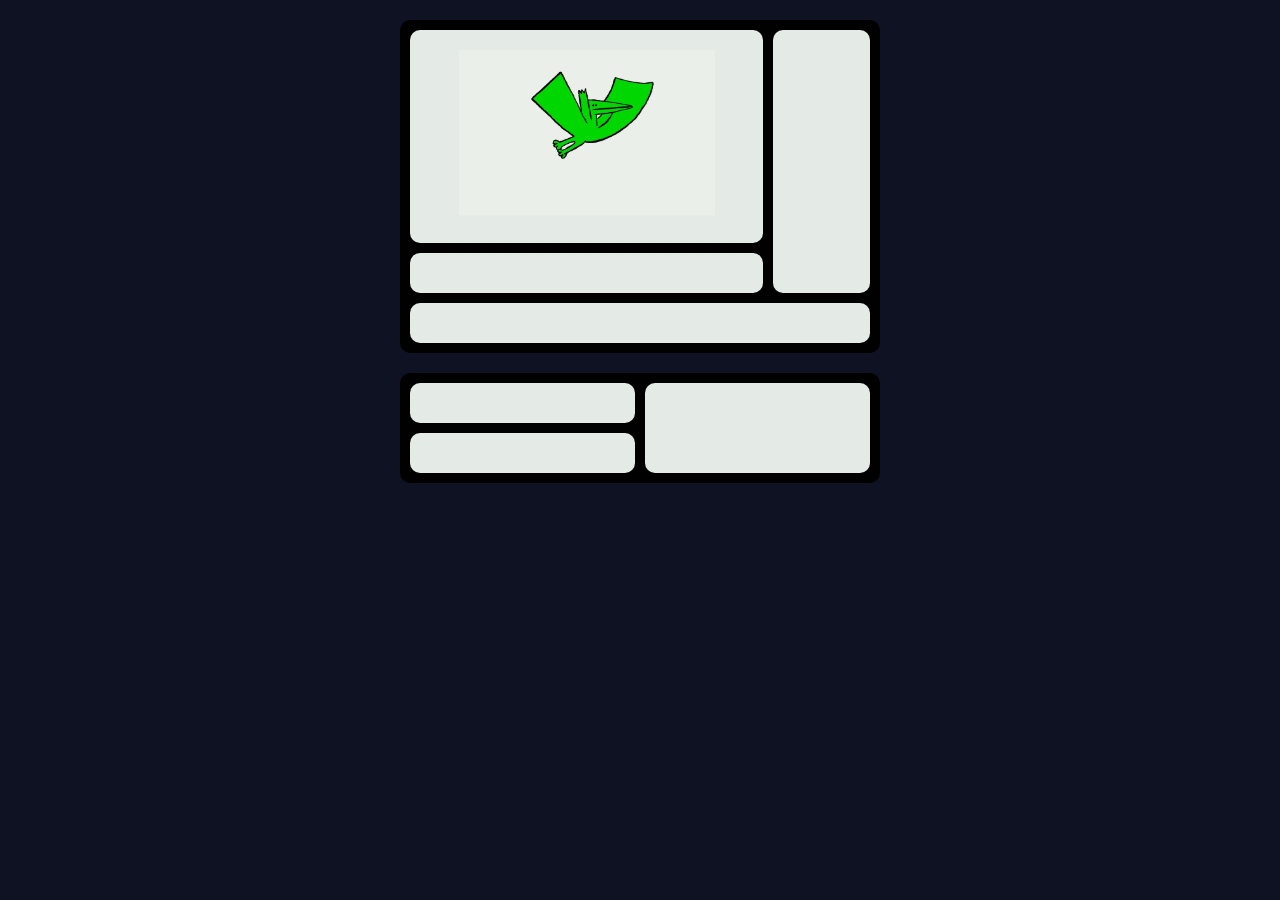
==== Dia_10/index.html @ 6d4f9b4b "Dia10" ====
<!DOCTYPE html>
<html lang="en">
<head>
    <meta charset="UTF-8">
    <meta name="viewport" content="width=device-width, initial-scale=1.0">
    <link rel="stylesheet" href="style.css">
    <title>Dia #10</title>

</head>
<body>

    <div class="grid-container">
      <div class="item1"><img id="img1" src="./Imagenes/gif1.gif" alt="xd"></div>
      <div class="item2"></div>
      <div class="item3"></div>  
      <div class="item4"></div>
    </div>
    <div class="grid-container2">
        <div class="item5"></div>
        <div class="item6"></div>
        <div class="item7"></div>  
    </div>
    

    
</body>
</html>
---- Dia_10/style.css ----
* {
    margin: 0;
    padding: 10px 200px;
    background-color: #0f1223;
}


.item1 { grid-area: header; }
.item2 { grid-area: menu; }
.item3 { grid-area: main; }
.item4 { grid-area: footer; }

.grid-container {
    display: grid;
    grid-template-areas:
     'header menu'
     'main menu'
     'footer footer';
    gap: 10px;
    background-color: #020102;
    padding: 10px;
    border-radius: 10px;
}

.grid-container > div {
    background-color: #e4eae5;
    text-align: center;
    padding: 20px 0;
    font-size: 30px;
    border-radius: 10px;
}

.item5 { grid-area: header; }
.item6 { grid-area: menu; }
.item7 { grid-area: main; }

.grid-container2 {
    margin-top: 20px;
    display: grid;
    grid-template-areas:
      'header menu'
      'main menu';
    gap: 10px;
    background-color: #020102;
    padding: 10px;
    border-radius: 10px;
}

.grid-container2 > div {
    background-color: #e4eae5;
    text-align: center;
    padding: 20px 0;
    font-size: 30px;
    border-radius: 10px;
}


#img1 {
    background-color: #e4eae5;
    padding:0;
    width: 20vi;
    height: auto;
}
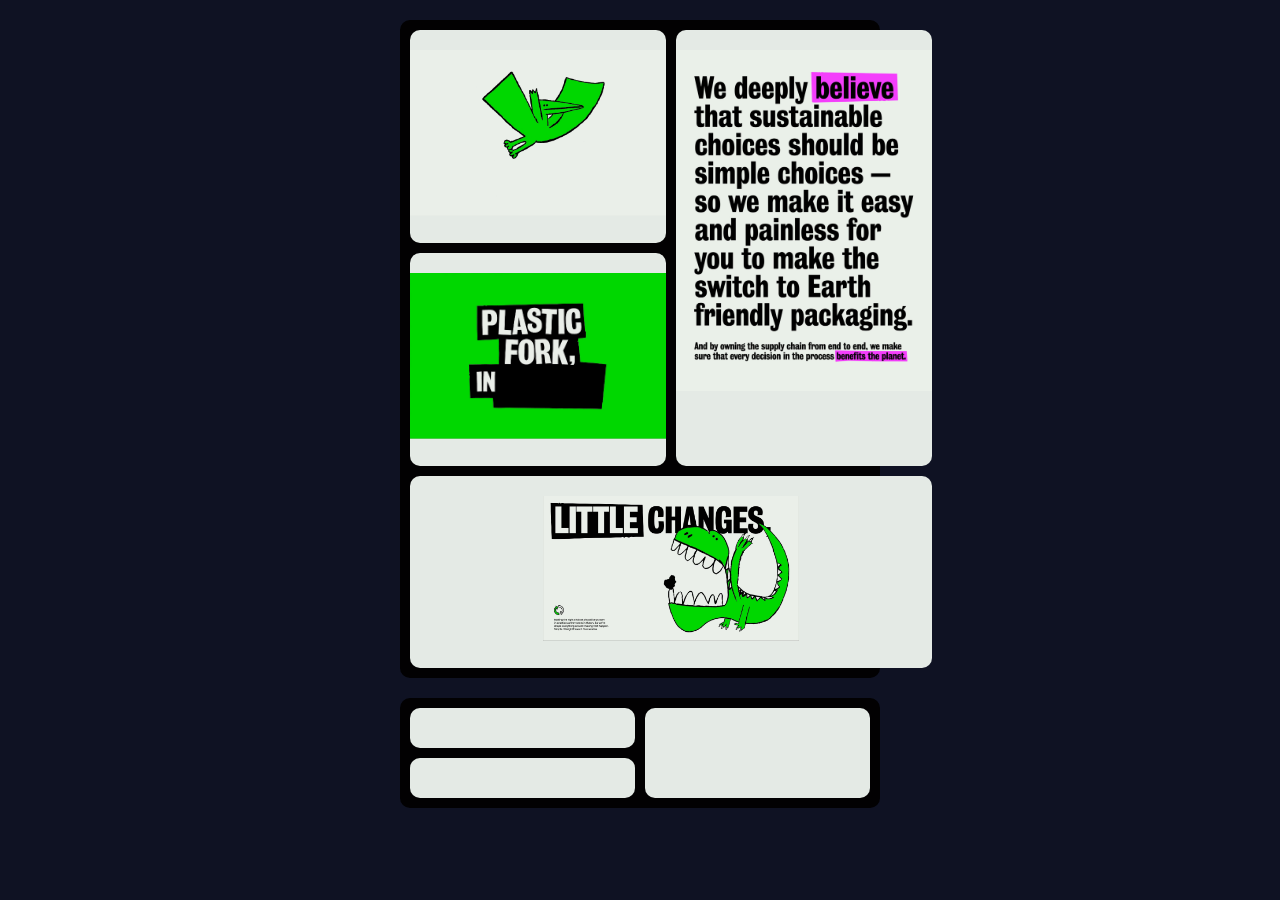
==== commit b15c97b1: "dia10" ====
--- a/Dia_10/index.html
+++ b/Dia_10/index.html
@@ -11,9 +11,9 @@
 
     <div class="grid-container">
       <div class="item1"><img id="img1" src="./Imagenes/gif1.gif" alt="xd"></div>
-      <div class="item2"></div>
-      <div class="item3"></div>  
-      <div class="item4"></div>
+      <div class="item2"><img id="img2" src="./Imagenes/img1.jpg" alt="xd"></div>
+      <div class="item3"><img id="img3" src="./Imagenes/gif2.gif" alt="xd"></div>  
+      <div class="item4"><img id="img4" src="./Imagenes/gif3.gif" alt="xd"></div>
     </div>
     <div class="grid-container2">
         <div class="item5"></div>
--- a/Dia_10/style.css
+++ b/Dia_10/style.css
@@ -60,4 +60,23 @@
     padding:0;
     width: 20vi;
     height: auto;
+}
+
+#img2 {
+    background-color: #e4eae5;
+    padding:0;
+    width: 20vi;
+    height: auto;
+}
+#img3 {
+    background-color: #e4eae5;
+    padding:0;
+    width: 20vi;
+    height: auto;
+}
+#img4 {
+    background-color: #e4eae5;
+    padding:0;
+    width: 20vi;
+    height: auto;
 }
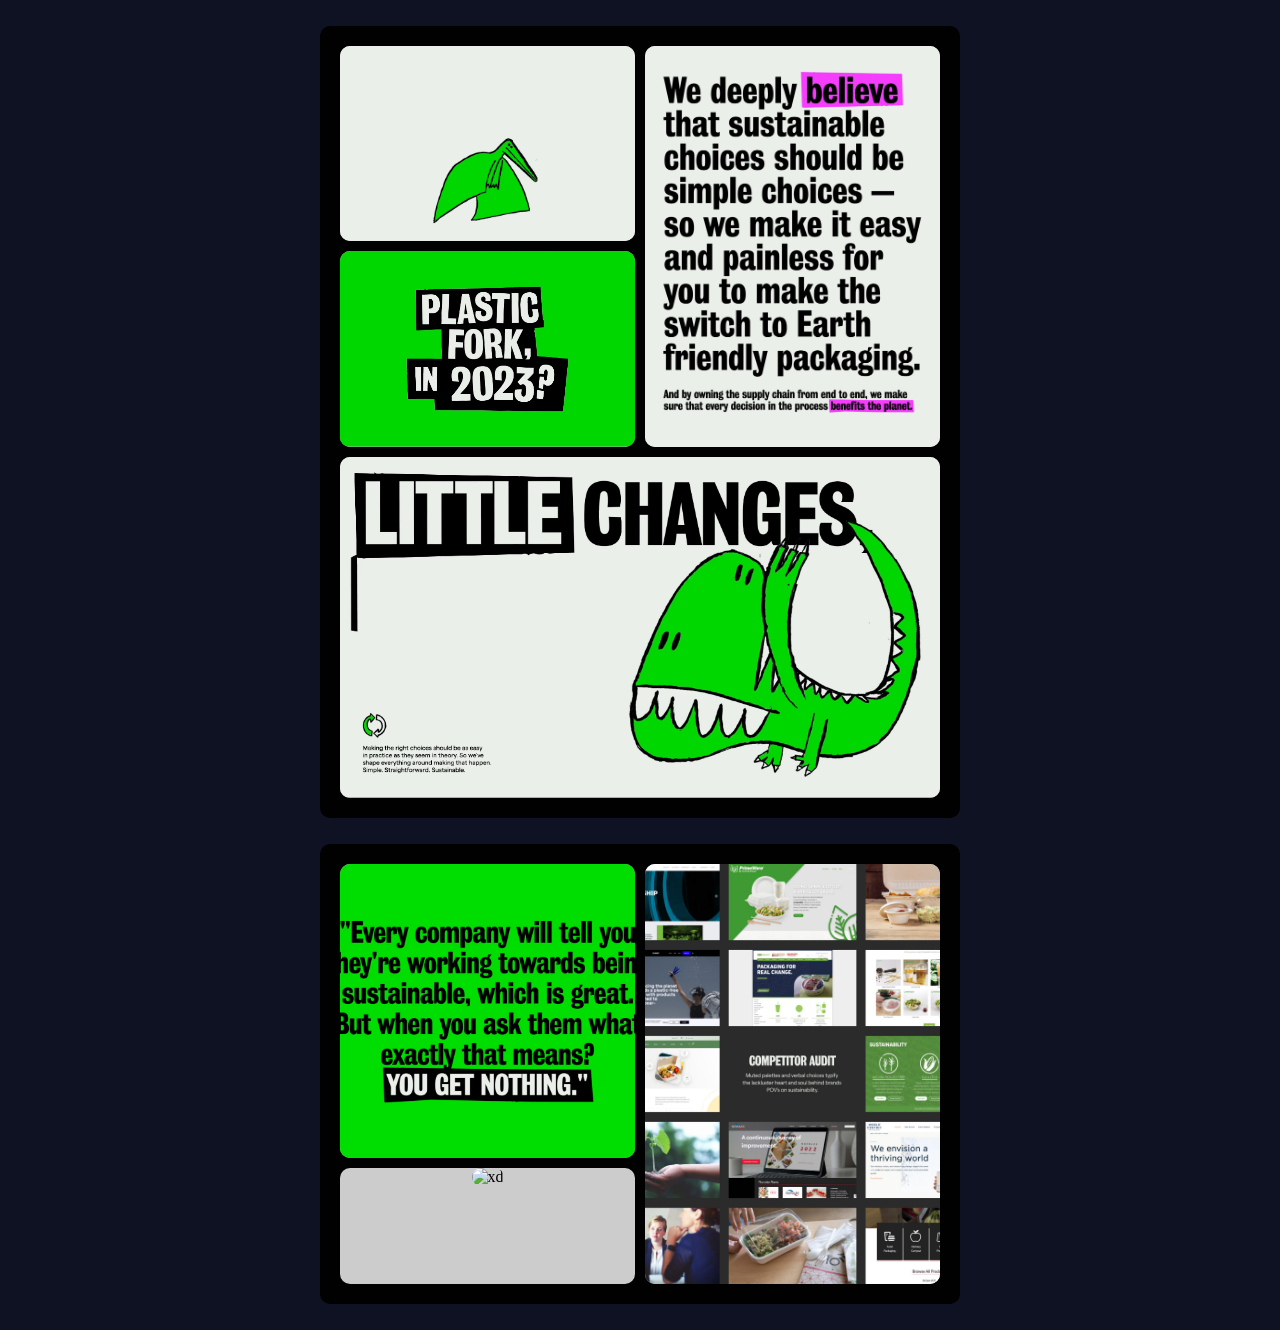
==== commit 9e7fefda: "Tarea(Denuevo)" ====
--- a/Dia_10/index.html
+++ b/Dia_10/index.html
@@ -3,27 +3,24 @@
 <head>
     <meta charset="UTF-8">
     <meta name="viewport" content="width=device-width, initial-scale=1.0">
+    <title>Maqueta de Grid</title>
     <link rel="stylesheet" href="style.css">
-    <title>Dia #10</title>
-
 </head>
 <body>
+    <!--Primer contenedor-->
+    <div class="grid-container">
+        <div class="item" id="item1"><img src="./Imagenes/gif1.gif" alt="xd"></div>
+        <div class="item" id="item2"><img id="img1" src="./Imagenes/img1.jpg" alt="xd"></div>
+        <div class="item" id="item3"><img src="./Imagenes/gif2.gif" alt="xd"></div>
+        <div class="item" id="item4"><img src="./Imagenes/gif3.gif" alt="xd"></div>
+    </div>
 
-    <div class="grid-container">
-      <div class="item1"><img id="img1" src="./Imagenes/gif1.gif" alt="xd"></div>
-      <div class="item2"><img id="img2" src="./Imagenes/img1.jpg" alt="xd"></div>
-      <div class="item3"><img id="img3" src="./Imagenes/gif2.gif" alt="xd"></div>  
-      <div class="item4"><img id="img4" src="./Imagenes/gif3.gif" alt="xd"></div>
+    <!-- Segundo contenedor -->
+    <div class="grid-container-second">
+        <div class="item" id="item5"><img src="./Imagenes/img2.jpg" alt="xd"></div>
+        <div class="item" id="item6"><img src="./Imagenes/img3.jpeg" alt="xd"></div>
+        <div class="item" id="item7"><img src="./Imagenes/gif4.gif" alt="xd"></div>
     </div>
-    <div class="grid-container2">
-        <div class="item5"></div>
-        <div class="item6"></div>
-        <div class="item7"></div>  
-    </div>
-    
 
-    
 </body>
 </html>
-
-
--- a/Dia_10/style.css
+++ b/Dia_10/style.css
@@ -1,82 +1,82 @@
-* {
-    margin: 0;
-    padding: 10px 200px;
+body {
     background-color: #0f1223;
+    margin:0;
 }
 
-
-.item1 { grid-area: header; }
-.item2 { grid-area: menu; }
-.item3 { grid-area: main; }
-.item4 { grid-area: footer; }
+/*Primer contenedor*/
+.item img {
+    border-radius: 10px;
+    margin: 0;
+    width: 100%; 
+    height: 100%; 
+    object-fit: cover; 
+}
 
 .grid-container {
+    margin: 2% 25% ;
+    border-radius: 10px;
     display: grid;
-    grid-template-areas:
-     'header menu'
-     'main menu'
-     'footer footer';
+    grid-template-columns: repeat(2, 1fr);
     gap: 10px;
-    background-color: #020102;
-    padding: 10px;
-    border-radius: 10px;
+    padding: 20px;
+    background-color: #010101;
 }
 
-.grid-container > div {
-    background-color: #e4eae5;
+.item {
+    border-radius: 10px;
+    background-color: #ccc;
     text-align: center;
-    padding: 20px 0;
-    font-size: 30px;
-    border-radius: 10px;
 }
 
-.item5 { grid-area: header; }
-.item6 { grid-area: menu; }
-.item7 { grid-area: main; }
-
-.grid-container2 {
-    margin-top: 20px;
-    display: grid;
-    grid-template-areas:
-      'header menu'
-      'main menu';
-    gap: 10px;
-    background-color: #020102;
-    padding: 10px;
-    border-radius: 10px;
+#item2 {
+    grid-row: span 3; 
 }
 
-.grid-container2 > div {
-    background-color: #e4eae5;
+#item3 {
+    grid-row: span 2; 
+}
+
+#item4 {
+    grid-column: span 2;
+}
+
+#img1 {
+    border-radius: 10px;
+    margin: 0; 
+    width: 100%;  
+    height: 100%; 
+    object-fit: cover; 
+}
+
+/* Segundo contenedor */
+
+
+.grid-container-second {
+    margin: 2% 25%;
+    border-radius: 10px;
+    display: grid;
+    grid-template-columns: repeat(2, 1fr);
+    gap: 10px;
+    padding: 20px;
+    background-color: #010101; 
+}
+
+.item {
+    border-radius: 10px;
+    background-color: #ccc;
     text-align: center;
-    padding: 20px 0;
-    font-size: 30px;
-    border-radius: 10px;
+}
+
+#item6 {
+    grid-row: span 2; 
 }
 
 
 #img1 {
-    background-color: #e4eae5;
-    padding:0;
-    width: 20vi;
-    height: auto;
+    border-radius: 10px;
+    margin: 0; 
+    width: 100%;  
+    height: 100%; 
+    object-fit: cover; 
 }
 
-#img2 {
-    background-color: #e4eae5;
-    padding:0;
-    width: 20vi;
-    height: auto;
-}
-#img3 {
-    background-color: #e4eae5;
-    padding:0;
-    width: 20vi;
-    height: auto;
-}
-#img4 {
-    background-color: #e4eae5;
-    padding:0;
-    width: 20vi;
-    height: auto;
-}
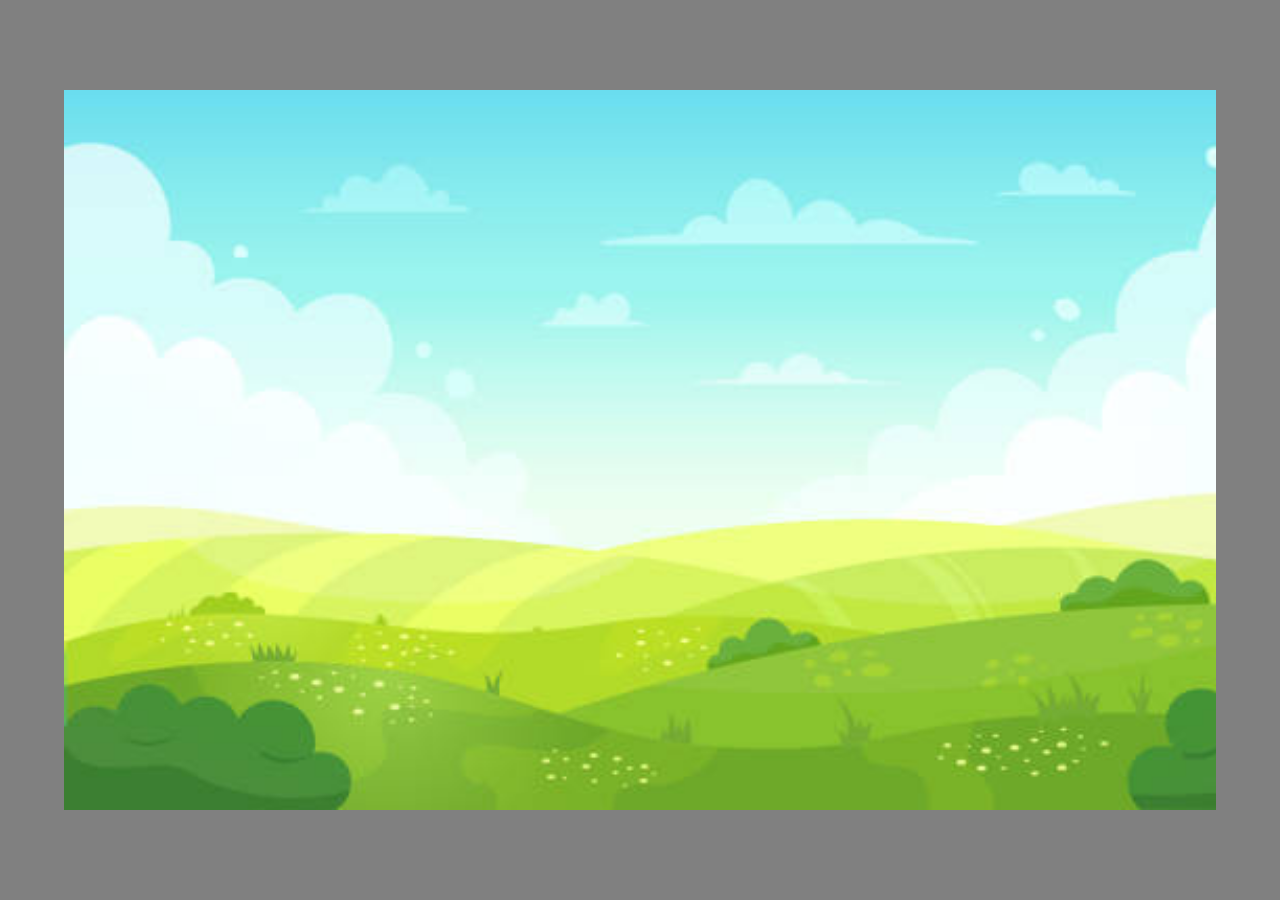
==== commit 4046e02e: "arreglos" ====
--- a/Dia_10/index.html
+++ b/Dia_10/index.html
@@ -3,24 +3,14 @@
 <head>
     <meta charset="UTF-8">
     <meta name="viewport" content="width=device-width, initial-scale=1.0">
-    <title>Maqueta de Grid</title>
     <link rel="stylesheet" href="style.css">
+    <title>Animaciones</title>
 </head>
 <body>
-    <!--Primer contenedor-->
-    <div class="grid-container">
-        <div class="item" id="item1"><img src="./Imagenes/gif1.gif" alt="xd"></div>
-        <div class="item" id="item2"><img id="img1" src="./Imagenes/img1.jpg" alt="xd"></div>
-        <div class="item" id="item3"><img src="./Imagenes/gif2.gif" alt="xd"></div>
-        <div class="item" id="item4"><img src="./Imagenes/gif3.gif" alt="xd"></div>
-    </div>
 
-    <!-- Segundo contenedor -->
-    <div class="grid-container-second">
-        <div class="item" id="item5"><img src="./Imagenes/img2.jpg" alt="xd"></div>
-        <div class="item" id="item6"><img src="./Imagenes/img3.jpeg" alt="xd"></div>
-        <div class="item" id="item7"><img src="./Imagenes/gif4.gif" alt="xd"></div>
+    <div class="container">
+
     </div>
 
 </body>
-</html>
+</html>
--- a/Dia_10/style.css
+++ b/Dia_10/style.css
@@ -1,82 +1,17 @@
 body {
-    background-color: #0f1223;
-    margin:0;
+    background-color: gray;
+    margin: 0;
+    display: flex;
+    justify-content: center;
+    align-items: center;
+    height: 100vh;
 }
 
-/*Primer contenedor*/
-.item img {
-    border-radius: 10px;
-    margin: 0;
-    width: 100%; 
-    height: 100%; 
-    object-fit: cover; 
-}
-
-.grid-container {
-    margin: 2% 25% ;
-    border-radius: 10px;
-    display: grid;
-    grid-template-columns: repeat(2, 1fr);
-    gap: 10px;
-    padding: 20px;
-    background-color: #010101;
-}
-
-.item {
-    border-radius: 10px;
-    background-color: #ccc;
-    text-align: center;
-}
-
-#item2 {
-    grid-row: span 3; 
-}
-
-#item3 {
-    grid-row: span 2; 
-}
-
-#item4 {
-    grid-column: span 2;
-}
-
-#img1 {
-    border-radius: 10px;
-    margin: 0; 
-    width: 100%;  
-    height: 100%; 
-    object-fit: cover; 
-}
-
-/* Segundo contenedor */
-
-
-.grid-container-second {
-    margin: 2% 25%;
-    border-radius: 10px;
-    display: grid;
-    grid-template-columns: repeat(2, 1fr);
-    gap: 10px;
-    padding: 20px;
-    background-color: #010101; 
-}
-
-.item {
-    border-radius: 10px;
-    background-color: #ccc;
-    text-align: center;
-}
-
-#item6 {
-    grid-row: span 2; 
-}
-
-
-#img1 {
-    border-radius: 10px;
-    margin: 0; 
-    width: 100%;  
-    height: 100%; 
-    object-fit: cover; 
-}
-
+.container {
+    width: calc(80vh * (16 / 9)); 
+    height: 80vh; 
+    max-width: 90%; 
+    background-image: url(./Imagenes/background.jpg);
+    background-size: cover; 
+    background-repeat: no-repeat;
+}
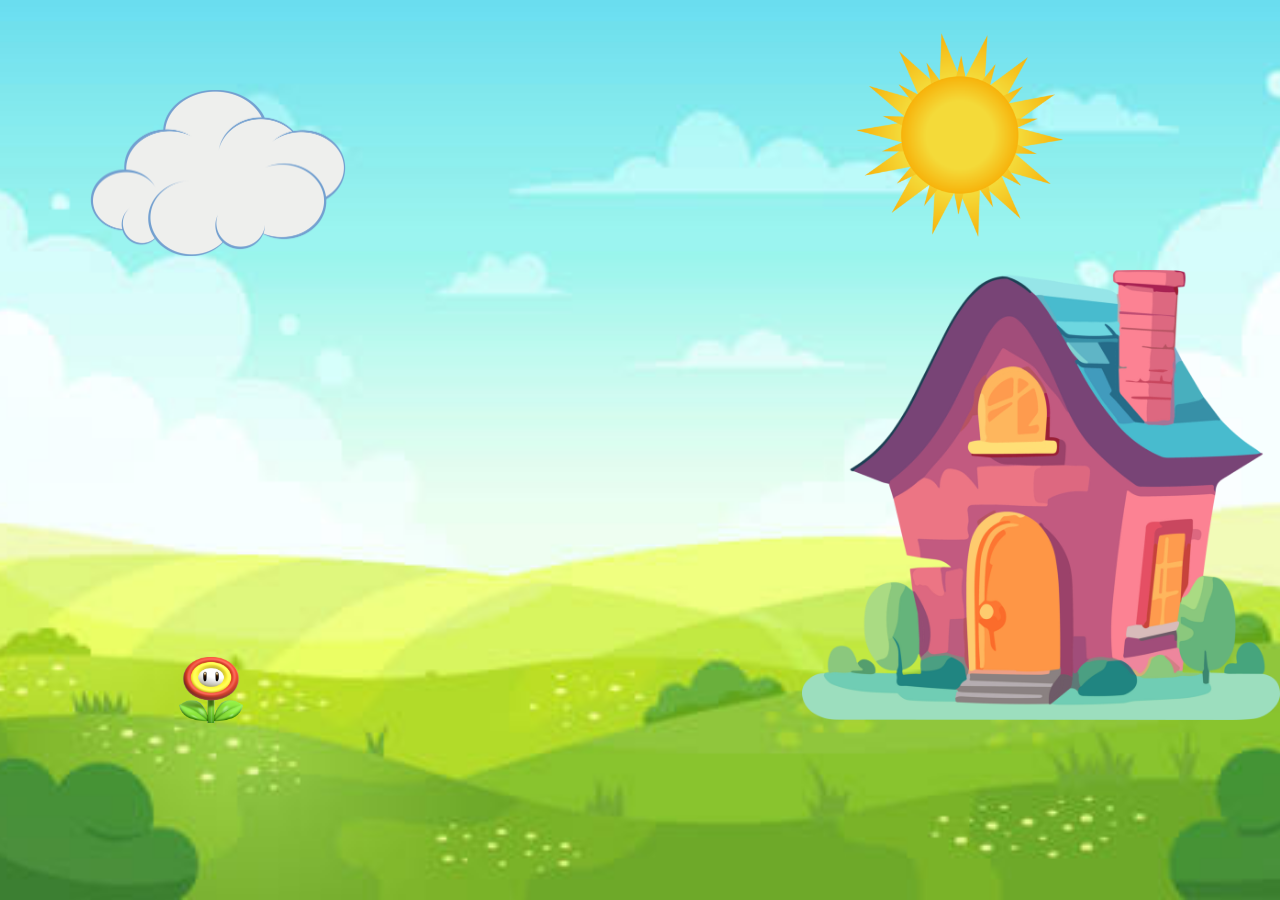
==== commit 7d69d8f9: "feat: :sparkles: Dia 10 Creación de animacion" ====
--- a/Dia_10/index.html
+++ b/Dia_10/index.html
@@ -8,9 +8,19 @@
 </head>
 <body>
 
-    <div class="container">
-
+    <img id="Casa" src="./Imagenes/casa.png" alt="xd">
+    <div class="sol">
+        <img id="sol" src="./Imagenes/sol.png">
     </div>
-
+    <div class="Flor">
+        <img id="Flor" src="./Imagenes/flor.png" alt="xd">
+    </div>
+    <div class="nube">
+        <img id="nube" src="./Imagenes/nube.png">
+    </div>
+    <div class="lluvia">
+        <img id="lluvia" src="./Imagenes/lluvia.gif">
+    </div>
+    <div class="contador"></div>
 </body>
 </html>
--- a/Dia_10/style.css
+++ b/Dia_10/style.css
@@ -1,17 +1,120 @@
 body {
-    background-color: gray;
-    margin: 0;
-    display: flex;
-    justify-content: center;
-    align-items: center;
-    height: 100vh;
-}
-
-.container {
-    width: calc(80vh * (16 / 9)); 
-    height: 80vh; 
-    max-width: 90%; 
     background-image: url(./Imagenes/background.jpg);
     background-size: cover; 
     background-repeat: no-repeat;
-}+    background-position: center;
+    margin: 0;
+    display: flex;
+    min-height: 100vh; 
+}
+
+#Casa {
+    position: absolute;
+    bottom: 20%;
+    right: 0;
+    width: auto;
+    height: 50%;
+}
+
+.Flor {
+    position: absolute;
+    left: 14vw;
+    top: 73vh;
+    opacity: 0; 
+    animation: Florr 2s 20s forwards;
+}
+
+#Flor {
+    width: 5vw;
+    height: auto;
+}
+
+@keyframes Florr {
+    from {opacity: 0;}
+    to {opacity: 1;}
+}
+
+.sol {
+    position: absolute;
+    right: 10vw;
+    top: 3vh;
+    opacity: 50%;
+    animation: soll 2s alternate 15s forwards; 
+}
+
+#sol {
+    width: 30vw;
+    height: auto;
+}
+
+@keyframes soll {
+    to {opacity: 100%;}
+}
+
+
+.nube {
+    position: absolute;
+    left: 7vw;
+    top: 10vh;
+    animation: nube 10s 6s, lluvia 2s 16s forwards;
+}
+
+#nube {
+    width: 20vw;
+    height: auto;
+}
+
+@keyframes nube {
+    from {left: -300px;}
+    to {left: 7vw;}
+}
+
+
+.lluvia {
+    position: absolute;
+    left: 9vw;
+    top: 15vw;
+    z-index: -1;
+    opacity: 0%;
+    animation: moverLluvia 5s 18s forwards; 
+
+}
+
+#lluvia {
+    width: 15vw;
+    height: 28vw;
+}
+
+@keyframes moverLluvia {
+    0% { left: 9vw; }
+    from {opacity: 100%;}
+    to {opacity: 0%;}
+}
+
+.contador {
+    position: fixed;
+    left: 50%;
+    top: 50%;
+    transform: translate(-50%, -50%);
+    color: black;
+    font-size: 100px;
+    text-align: center;
+    background: none;
+}
+
+.contador::after {
+    content: "1";
+    justify-content: center;
+    align-items: center;
+    animation: Cont 8s forwards;
+}
+
+
+@keyframes Cont {
+    0%, 12.5% { content: "1"; opacity: 1; }
+    25%, 37.5% { content: "2"; opacity: 1; }
+    50%, 62.5% { content: "3"; opacity: 1; }
+    75%, 87.5% { content: "Ready!"; opacity: 1; }
+    90% { opacity: 0; }
+    100% { opacity: 0;}
+}
